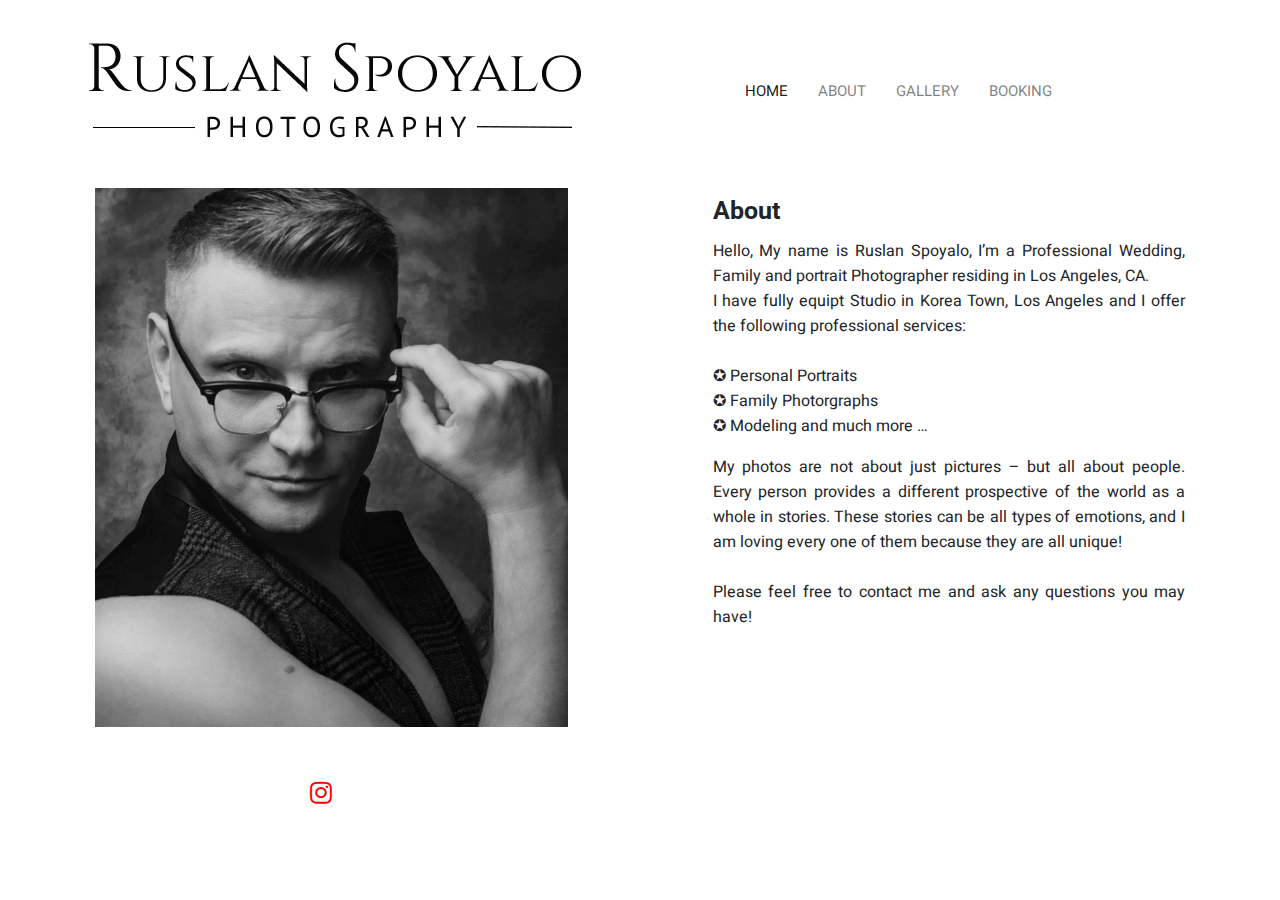
==== about.html @ 1b8a6cfb "updated logo to image, changed positioning of insta" ====
<!DOCTYPE html>
<html lang="en">
<head>
<meta charset="UTF-8">
<meta name="viewport" content="width=device-width, initial-scale=1.0">
<meta http-equiv="X-UA-Compatible" content="ie=edge">
<link rel="stylesheet" href="https://cdnjs.cloudflare.com/ajax/libs/twitter-bootstrap/4.3.1/css/bootstrap.min.css">
<link rel="stylesheet" href="https://cdnjs.cloudflare.com/ajax/libs/font-awesome/5.8.2/css/all.min.css">
<script src="https://ajax.googleapis.com/ajax/libs/jquery/3.4.1/jquery.min.js"></script>
<link href="https://fonts.googleapis.com/css?family=Cinzel&display=swap" rel="stylesheet">
<link href="https://fonts.googleapis.com/css?family=Roboto&display=swap" rel="stylesheet">
<link href="https://fonts.googleapis.com/css?family=Heebo&display=swap" rel="stylesheet">

<link rel="stylesheet" href="css/reset.css">
<link rel="stylesheet" href="css/style.css">
<title>Ruslan Spoyalo Photographer</title>
</head>
<body>
<!-- Navigation Bar -->
<div class="container contnav">
        <nav class="navbar navbar-expand-lg navbar-light">
    
        <a class="navbar-brand navbrand" href="#">
            <img id="logo" class="d-inline-block img-fluid" alt="Logo" src="images/logo.jpg">
        </a>
    
        <button class="navbar-toggler" type="button" data-toggle="collapse" 
        data-target="#navbarSupportedContent" aria-controls="navbarSupportedContent" 
        aria-expanded="false" aria-label="Toggle navigation">
        <span class="navbar-toggler-icon"></span>
        </button>
    
        <div class="collapse navbar-collapse" id="navbarSupportedContent">
        <ul class="navbar-nav ml-auto mr-auto">
        <li class="nav-item active">
        <a class="nav-link" href="index.html">HOME</a>
        </li>
        <li class="nav-item">
        <a class="nav-link" href="#">ABOUT<span class="sr-only">(current)</span></a>
        </li>
        <li class="nav-item">
        <a class="nav-link" href="#">GALLERY</a>
        </li>
    
        <li class="nav-item">
        <a class="nav-link" href="contact.html">BOOKING</a>
        </li>
        </ul>
        </nav>
    </div>
<!-- End Navigation Bar -->

<!-- Main Content -->
<div class="container">
    <div class="row">
    <div class="col-md-12">
        <div class="row">
            <div class="col-md colmd1">
            <div class="image-wrapper">
    <img class="img-fluid" src="images/ruslan.jpg" style: width="550px", height="700px">
            </div>
            </div>
            <div class="col-md-1"></div>
            
            <div class="col-md colmd1">

    <h1>About</h1>
    
    
    <br>
    <p>Hello,
        My name is Ruslan Spoyalo, I’m a Professional Wedding, Family and portrait Photographer residing in Los Angeles, CA.
        <br> 
        I have fully equipt Studio in Korea Town, Los Angeles and I offer the following professional services:
        <br>
        <br>
         
        <p>&#10026 Personal Portraits</p>
        <p>&#10026 Family Photorgraphs</p>
        <p>&#10026 Modeling and much more …</p>
        
        </p>    
   
    <br>
    <p>My photos are not about just pictures – but all about people. Every person provides a different prospective of the world as a whole in stories. These stories can be all types of emotions, and I am loving every one of them because they are all unique!
    <br>
    <br>     
    Please feel free to contact me and ask any questions you may have!</p>    
            </div>
        </div>
    </div>
    </div>
</div>


<!-- End main content -->

<footer>
    
    <div class="footer">
    <!-- <a href="https://twitter.com" target="new" class="fab fa-twitter"></a>
    <a href="http://facebook.com" target="new" class="fab fa-facebook fa-3x"></a>
    <a href="https://www.linkedin.com" target="new" class="fab fa-linkedin fa-3x"></a> -->
    <a href="http://instagram.com" class="fab fa-instagram fa-3x"></a>
    <!-- <div class="info-box">
    <div class="footnote">RUSLAN SPOYALO <span class="highlight">©2019</span></div>
    </div> -->
    </div>  
    
</footer>    

</div>

</div>





    
<script>

$(document).ready(function(){
$('#recipeCarousel').carousel({
  interval: 5000
})

$('.carousel .carousel-item').each(function(){
    var minPerSlide = 3;
    var next = $(this).next();
    if (!next.length) {
    next = $(this).siblings(':first');
    }
    next.children(':first-child').clone().appendTo($(this));
    
    for (var i=0;i<minPerSlide;i++) {
        next=next.next();
        if (!next.length) {
        	next = $(this).siblings(':first');
      	}
        
          next.children(':first-child').clone().appendTo($(this));
      }
    });
});


</script>     





<script src="javascript/main.js"></script>    
<script src="https://cdnjs.cloudflare.com/ajax/libs/jquery/3.4.1/jquery.slim.min.js"></script>
<script src="https://cdnjs.cloudflare.com/ajax/libs/popper.js/1.15.0/umd/popper.min.js"></script>
<script src="https://cdnjs.cloudflare.com/ajax/libs/twitter-bootstrap/4.3.1/js/bootstrap.min.js"></script>
</body>
</html>
---- css/style.css ----
body {
    background-color: #ffffff;
}
h1 {
    font-family: 'Roboto', sans-serif;
    font-size: 25px;
    font-weight: bold;
    padding-top: 10px;
    
}
h3 {
    font-family: 'Cinzel', serif;
    font-size: 25px;
}
h2 {font-family: 'Cinzel', serif;
    font-size: 50%;}
p { 
    font-family: 'Heebo', sans-serif;
    text-align: justify;
    line-height: 25px;
}
li {font-family: 'Heebo', sans-serif;
    text-align: justify;
    line-height: 25px;
}
/* Main Styles */
.fluid {
    padding: 0px;
}
.contnav {
    padding-top: 2%;
    padding-bottom: 30px;
    padding-left: 0px;
    padding-right: 0px;
    text-align: center;
}

.colmd1 {
    margin-left: 10px;
    margin-right: 10px;
}
.colmd12 {
    margin-left: 21%;
}
.col-sm {
    padding: 0px;
}
.mx-left {
    border-radius: 10px 0px 10px 0px;
    -webkit-border-radius: 10px 0px 10px 0px;
    -moz-border-radius: 10px 0px 10px 0px;
    -ms-border-radius: 10px 0px 10px 0px;
    -o-border-radius: 10px 0px 10px 0px;
}
.form {
    font-family: 'Heebo', sans-serif;
    text-align: justify;
    line-height: 35px;
}
.lable {
    padding: 0px 0px 5px 5px;
}
.lable1 {
    padding: 10px 0px 5px 5px;
}
#dropdown {
    width: 500px;
    height: 35px;
}
#dropdown option{
    width: 500px;
    height: 35px;
}
.input {
    padding-left: 10px;
    width: 100%;
    border: 1px solid darkgrey;
    border-radius: 5px;
    -webkit-border-radius: 5px;
    -moz-border-radius: 5px;
    -ms-border-radius: 5px;
    -o-border-radius: 5px;
}

.text {
    width: 100%;
    border: 1px solid darkgrey;
    border-radius: 5px;
    -webkit-border-radius: 5px;
    -moz-border-radius: 5px;
    -ms-border-radius: 5px;
    -o-border-radius: 5px;
}
.submit {
    width: 100%;
    height: 50px;
}
/* MainStyles End */
/* Carusel */
.card {
    border: none;
}
.card-body {
    padding: 0px;
}
.col-md-3 {
    padding:0;
}
/* Navigation Bar Styles */
.navbar {
    font-family: 'Roboto', sans-serif;
    font-size: 15px;
    margin: auto;
    
}
.navbar-light .navbar-toggler {
    margin-left: 42%;
    border: 1px solid black;
    float: left;
}
.navbar-light .navbar-nav .nav-link {
    padding: 5px 15px;
}
.navbar-light .navbar-nav .nav-link:hover {
    color: red;
}

.nav-item {
    text-align: center;
}
/* Navbar styles end */
/* Carousel Items */
.carousel-inner .carousel-item.active,
.carousel-inner .carousel-item-next,
.carousel-inner .carousel-item-prev {
    display: flex;
}
.carousel-inner .carousel-item-right,
.carousel-inner .carousel-item-left{
  transform: translateX(0);
  -webkit-transform: translateX(0);
  -moz-transform: translateX(0);
  -ms-transform: translateX(0);
  -o-transform: translateX(0);
}


/* End Carousel Items */
.fa-chevron-left {
    padding-left: 30px;
    font-size: 50px;
    background-color: black;
    opacity: 0.5;
   
}
.fa-chevron-right {
    padding-right: 30px;
    font-size: 50px;
    background-color: black;
    opacity: 0.5;
   
}
.mobilescreen{
    display: none;
}
@media (max-width: 1200px) {
    /* .carousel-inner .carousel-item > div {
        display: none;
    } */
    
    .carousel-inner .carousel-item > div:first-child {
        display: flex;
    }
    
    h3 {
        font-family: 'Cinzel', serif;
        font-size: 22px;
    }
    .navbrand {
        font-family: 'Cinzel', serif;
        font-size: 200%;
        padding: 0px 0px 10px 0px;
        margin-left: 17%; 
    }
    .carousel-inner .carousel-item-right.active,
    .carousel-inner .carousel-item-next {
      transform: translateX(25%);
      -webkit-transform: translateX(25%);
      -moz-transform: translateX(25%);
      -ms-transform: translateX(25%);
      -o-transform: translateX(25%);
}
.mobilescreen{
    display: none;
}
}
/* display 3 */
@media (max-width: 850px) {
    
    .carousel-inner .carousel-item-right.active,
    .carousel-inner .carousel-item-next {
      transform: translateX(25%);
      -webkit-transform: translateX(25%);
      -moz-transform: translateX(25%);
      -ms-transform: translateX(25%);
      -o-transform: translateX(25%);
}
    
    .carousel-inner .carousel-item-left.active, 
    .carousel-inner .carousel-item-prev {
      transform: translateX(-25%);
      -webkit-transform: translateX(-25%);
      -moz-transform: translateX(-25%);
      -ms-transform: translateX(-25%);
      -o-transform: translateX(-25%);
}
.navbrand {
    font-family: 'Cinzel', serif;
    font-size: 200%;
    padding: 0px 0px 10px 0px;
    margin-left: 25%;
}

.navbar-light .navbar-toggler {
    margin-left: 45%;
    border: 1px solid black;
    float: left;
}

.fullscreen {
    display: none;
  }
  /* displaying mobilescreen in mobile */
  .mobilescreen {
      display: unset;
  }
  .col-md-12 {
    padding: 0px 0px 0px 0px;
}

}
@media (max-width: 650px) {
    .carousel-inner .carousel-item.active,
    .carousel-inner .carousel-item-next,
    .carousel-inner .carousel-item-prev {
        display: inline;
    }
h3 {
    font-family: 'Cinzel', serif;
    font-size: 22px;
}

.mobilescreen{
    display:none;
}
}
@media only screen and (max-width: 450px) {
   /* hiding  fullscreen div in mobile */
    .fullscreen {
      display: none;
    }
    /* displaying mobilescreen in mobile */
    .mobilescreen {
        display: unset;
    }
    .col-md-12 {
        padding: 0px 0px 0px 0px;
    }
    .navbrand {
        font-family: 'Cinzel', serif;
        font-size: 210%; 
        padding: 0px 0px 8px 0px;
        margin-left: 15%;
    }
    .colmd12 {
        margin-left: 10%;
    }
    .navbar-light .navbar-toggler {
        margin-left: 43%;
        border: 1px solid black;
        float: left;
    }
    .navbrand {
        padding: 0px 0px 10px 0px;
        margin-left: 10%;       
    }
  }
/* Footer Items */
.fab {
    font-size: 25px;
    color:red;
    padding: 0px 10px 0px 10px;
    
}
.fab:hover {
    text-decoration: none;
    color: blueviolet;
}
.footer {
    padding-top: 50px;
    margin-left: 300px;
    text-align: left;
}
.info-box {
    padding-top: 20px;
    font-family: Verdana, Geneva, Tahoma, sans-serif;
    font-size: 10px;
}
 
.carousel-inner .carousel-item-right.active,
.carousel-inner .carousel-item-next {
  transform: translateX(33.333%);
  -webkit-transform: translateX(33.333%);
  -moz-transform: translateX(33.333%);
  -ms-transform: translateX(33.333%);
  -o-transform: translateX(33.333%);
}
.carousel-inner .carousel-item-left.active, 
.carousel-inner .carousel-item-prev {
  transform: translateX(-33.333%);
}
.carousel-inner .carousel-item-right,
.carousel-inner .carousel-item-left{ 
transform: translateX(0);
}
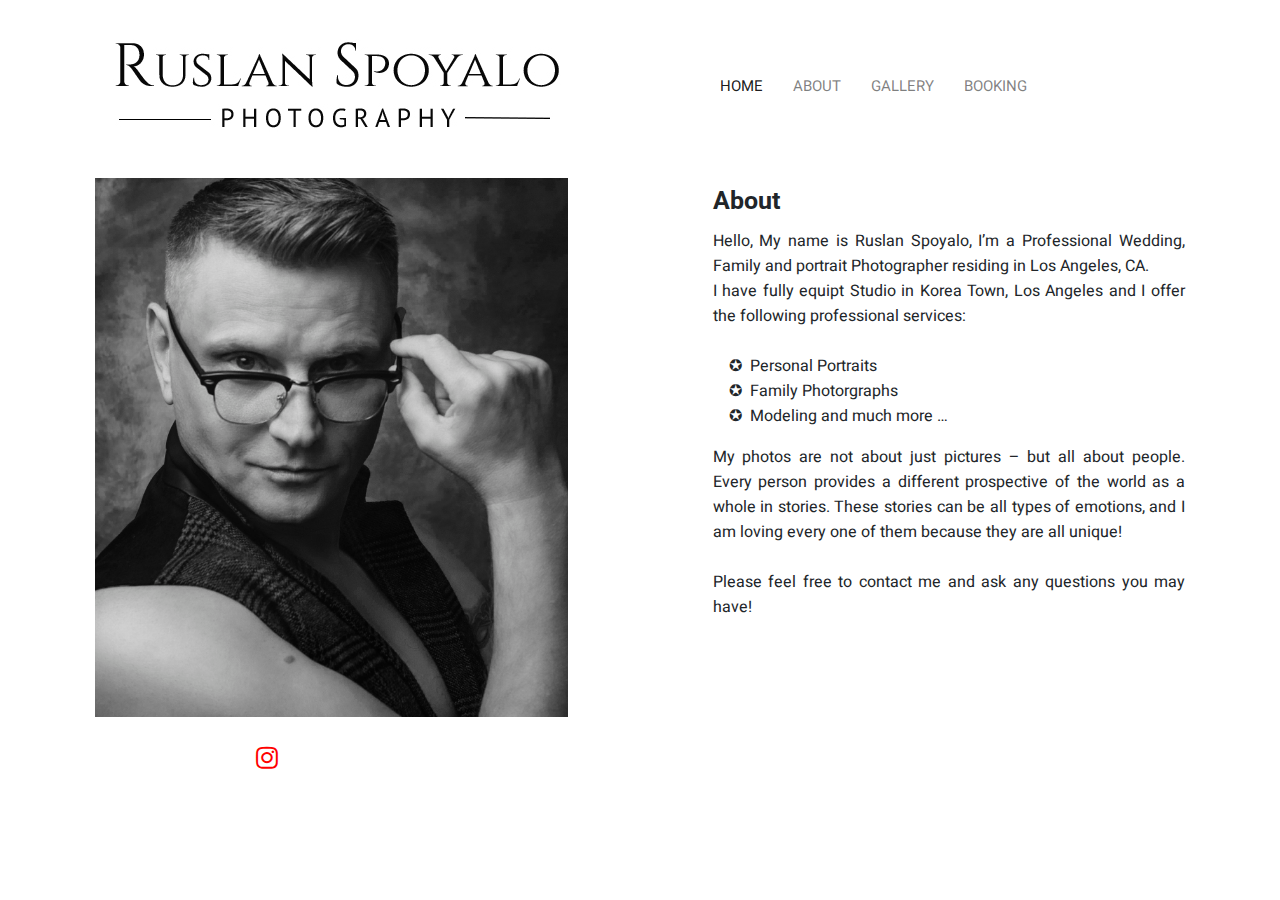
==== commit fd0ebbb2: "Final changes made" ====
--- a/about.html
+++ b/about.html
@@ -6,6 +6,7 @@
 <meta http-equiv="X-UA-Compatible" content="ie=edge">
 <link rel="stylesheet" href="https://cdnjs.cloudflare.com/ajax/libs/twitter-bootstrap/4.3.1/css/bootstrap.min.css">
 <link rel="stylesheet" href="https://cdnjs.cloudflare.com/ajax/libs/font-awesome/5.8.2/css/all.min.css">
+<link rel="stylesheet" href="https://cdnjs.cloudflare.com/ajax/libs/animate.css/3.7.2/animate.min.css">
 <script src="https://ajax.googleapis.com/ajax/libs/jquery/3.4.1/jquery.min.js"></script>
 <link href="https://fonts.googleapis.com/css?family=Cinzel&display=swap" rel="stylesheet">
 <link href="https://fonts.googleapis.com/css?family=Roboto&display=swap" rel="stylesheet">
@@ -17,10 +18,10 @@
 </head>
 <body>
 <!-- Navigation Bar -->
-<div class="container contnav">
+<div class="container contnav animated fadeInDown">
         <nav class="navbar navbar-expand-lg navbar-light">
     
-        <a class="navbar-brand navbrand" href="#">
+        <a class="navbar-brand navbrand" href="index.html">
             <img id="logo" class="d-inline-block img-fluid" alt="Logo" src="images/logo.jpg">
         </a>
     
@@ -51,7 +52,7 @@
 <!-- End Navigation Bar -->
 
 <!-- Main Content -->
-<div class="container">
+<div class="container animated fadeInUp">
     <div class="row">
     <div class="col-md-12">
         <div class="row">
@@ -75,9 +76,9 @@
         <br>
         <br>
          
-        <p>&#10026 Personal Portraits</p>
-        <p>&#10026 Family Photorgraphs</p>
-        <p>&#10026 Modeling and much more …</p>
+        <p>&NonBreakingSpace; &NonBreakingSpace; &#10026 &nbspPersonal Portraits</p>
+        <p>&NonBreakingSpace; &NonBreakingSpace; &#10026 &nbspFamily Photorgraphs</p>
+        <p>&NonBreakingSpace; &NonBreakingSpace; &#10026 &nbspModeling and much more …</p>
         
         </p>    
    
@@ -101,7 +102,7 @@
     <!-- <a href="https://twitter.com" target="new" class="fab fa-twitter"></a>
     <a href="http://facebook.com" target="new" class="fab fa-facebook fa-3x"></a>
     <a href="https://www.linkedin.com" target="new" class="fab fa-linkedin fa-3x"></a> -->
-    <a href="http://instagram.com" class="fab fa-instagram fa-3x"></a>
+    <a href="http://instagram.com" class="fab fa-instagram fa-3x" target="new"></a>
     <!-- <div class="info-box">
     <div class="footnote">RUSLAN SPOYALO <span class="highlight">©2019</span></div>
     </div> -->
@@ -120,30 +121,6 @@
     
 <script>
 
-$(document).ready(function(){
-$('#recipeCarousel').carousel({
-  interval: 5000
-})
-
-$('.carousel .carousel-item').each(function(){
-    var minPerSlide = 3;
-    var next = $(this).next();
-    if (!next.length) {
-    next = $(this).siblings(':first');
-    }
-    next.children(':first-child').clone().appendTo($(this));
-    
-    for (var i=0;i<minPerSlide;i++) {
-        next=next.next();
-        if (!next.length) {
-        	next = $(this).siblings(':first');
-      	}
-        
-          next.children(':first-child').clone().appendTo($(this));
-      }
-    });
-});
-
 
 </script>     
 
--- a/css/style.css
+++ b/css/style.css
@@ -1,6 +1,7 @@
 body {
     background-color: #ffffff;
 }
+
 h1 {
     font-family: 'Roboto', sans-serif;
     font-size: 25px;
@@ -8,22 +9,29 @@
     padding-top: 10px;
     
 }
+
 h3 {
     font-family: 'Cinzel', serif;
     font-size: 25px;
 }
+
 h2 {font-family: 'Cinzel', serif;
-    font-size: 50%;}
+    font-size: 50%;
+}
+
 p { 
     font-family: 'Heebo', sans-serif;
     text-align: justify;
     line-height: 25px;
 }
+
 li {font-family: 'Heebo', sans-serif;
     text-align: justify;
     line-height: 25px;
 }
+
 /* Main Styles */
+
 .fluid {
     padding: 0px;
 }
@@ -41,6 +49,7 @@
 }
 .colmd12 {
     margin-left: 21%;
+    padding-top: 20px;
 }
 .col-sm {
     padding: 0px;
@@ -56,6 +65,8 @@
     font-family: 'Heebo', sans-serif;
     text-align: justify;
     line-height: 35px;
+    background-color: #ffffff;
+    padding-top: 0px;
 }
 .lable {
     padding: 0px 0px 5px 5px;
@@ -64,38 +75,59 @@
     padding: 10px 0px 5px 5px;
 }
 #dropdown {
-    width: 500px;
-    height: 35px;
+    width: 100%;
+    height: 50%;
+    border: 1px solid darkgrey;
+    background-color:#f1eeee;
 }
 #dropdown option{
-    width: 500px;
-    height: 35px;
+    width: 100%;
+    height: 50%;
+    border: 1px solid  darkgrey;
+    background-color:#f1eeee;
 }
 .input {
     padding-left: 10px;
     width: 100%;
-    border: 1px solid darkgrey;
+    border: 1px solid  darkgrey;
     border-radius: 5px;
     -webkit-border-radius: 5px;
     -moz-border-radius: 5px;
     -ms-border-radius: 5px;
     -o-border-radius: 5px;
-}
-
+    background-color:#f1eeee;
+}
 .text {
     width: 100%;
-    border: 1px solid darkgrey;
+    border: 1px solid  darkgrey;
     border-radius: 5px;
     -webkit-border-radius: 5px;
     -moz-border-radius: 5px;
     -ms-border-radius: 5px;
     -o-border-radius: 5px;
+    background-color:#f1eeee;
 }
 .submit {
     width: 100%;
     height: 50px;
-}
+    background-color: #444242;
+    border: #444242;
+}
+.submit:hover {
+    width: 100%;
+    height: 50px;
+    background-color: #c1bfbf;
+    border: #c1bfbf;
+    color: black;
+    transition: 1s;
+    -webkit-transition: 1s;
+    -moz-transition: 1s;
+    -ms-transition: 1s;
+    -o-transition: 1s;
+}
+
 /* MainStyles End */
+
 /* Carusel */
 .card {
     border: none;
@@ -110,8 +142,7 @@
 .navbar {
     font-family: 'Roboto', sans-serif;
     font-size: 15px;
-    margin: auto;
-    
+    margin: auto;  
 }
 .navbar-light .navbar-toggler {
     margin-left: 42%;
@@ -124,45 +155,78 @@
 .navbar-light .navbar-nav .nav-link:hover {
     color: red;
 }
-
+#logo {
+    margin-left: 6%;
+}
 .nav-item {
     text-align: center;
 }
 /* Navbar styles end */
+
 /* Carousel Items */
 .carousel-inner .carousel-item.active,
 .carousel-inner .carousel-item-next,
 .carousel-inner .carousel-item-prev {
     display: flex;
 }
+
+.carousel-inner .carousel-item-right.active,
+.carousel-inner .carousel-item-next {
+  transform: translateX(25%);
+  -webkit-transform: translateX(25%);
+  -moz-transform: translateX(25%);
+  -ms-transform: translateX(25%);
+  -o-transform: translateX(25%);
+}
+
+.carousel-inner .carousel-item-left.active, 
+.carousel-inner .carousel-item-prev {
+  transform: translateX(-25%);
+  -webkit-transform: translateX(-25%);
+  -moz-transform: translateX(-25%);
+  -ms-transform: translateX(-25%);
+  -o-transform: translateX(-25%);
+}
+
 .carousel-inner .carousel-item-right,
 .carousel-inner .carousel-item-left{
-  transform: translateX(0);
-  -webkit-transform: translateX(0);
-  -moz-transform: translateX(0);
-  -ms-transform: translateX(0);
-  -o-transform: translateX(0);
-}
-
+    transform: translateX(0);
+    -webkit-transform: translateX(0);
+    -moz-transform: translateX(0);
+    -ms-transform: translateX(0);
+    -o-transform: translateX(0);
+}
 
 /* End Carousel Items */
-.fa-chevron-left {
-    padding-left: 30px;
-    font-size: 50px;
-    background-color: black;
+
+
+.chevron {
+    padding-left: 10px;
+    background-color: white;
     opacity: 0.5;
-   
-}
-.fa-chevron-right {
-    padding-right: 30px;
-    font-size: 50px;
-    background-color: black;
-    opacity: 0.5;
-   
-}
+}
+
 .mobilescreen{
     display: none;
 }
+/* Footer Items */
+.fab {
+    font-size: 25px;
+    color:red;
+}
+.fab:hover {
+    text-decoration: none;
+    color: blueviolet;
+}
+.footer {
+    padding-top: 2%;
+    padding-bottom: 50px;
+    margin-left: 20%;
+    text-align: left;
+}
+
+
+
 @media (max-width: 1200px) {
     /* .carousel-inner .carousel-item > div {
         display: none;
@@ -171,14 +235,12 @@
     .carousel-inner .carousel-item > div:first-child {
         display: flex;
     }
-    
+
     h3 {
         font-family: 'Cinzel', serif;
         font-size: 22px;
     }
     .navbrand {
-        font-family: 'Cinzel', serif;
-        font-size: 200%;
         padding: 0px 0px 10px 0px;
         margin-left: 17%; 
     }
@@ -189,10 +251,11 @@
       -moz-transform: translateX(25%);
       -ms-transform: translateX(25%);
       -o-transform: translateX(25%);
-}
-.mobilescreen{
+    }
+    .mobilescreen{
     display: none;
-}
+    }
+    
 }
 /* display 3 */
 @media (max-width: 850px) {
@@ -204,7 +267,7 @@
       -moz-transform: translateX(25%);
       -ms-transform: translateX(25%);
       -o-transform: translateX(25%);
-}
+    }
     
     .carousel-inner .carousel-item-left.active, 
     .carousel-inner .carousel-item-prev {
@@ -213,30 +276,28 @@
       -moz-transform: translateX(-25%);
       -ms-transform: translateX(-25%);
       -o-transform: translateX(-25%);
-}
-.navbrand {
-    font-family: 'Cinzel', serif;
-    font-size: 200%;
-    padding: 0px 0px 10px 0px;
-    margin-left: 25%;
-}
-
-.navbar-light .navbar-toggler {
+    }
+   
+    .navbar-light .navbar-toggler {
     margin-left: 45%;
     border: 1px solid black;
     float: left;
-}
-
-.fullscreen {
+    }
+
+    .fullscreen {
     display: none;
-  }
-  /* displaying mobilescreen in mobile */
-  .mobilescreen {
+    }
+    /* displaying mobilescreen in mobile */
+    .mobilescreen {
       display: unset;
-  }
-  .col-md-12 {
+    }
+    .col-md-12 {
     padding: 0px 0px 0px 0px;
-}
+
+    }
+    #logo {
+        margin-left: 0px;
+    }
 
 }
 @media (max-width: 650px) {
@@ -245,15 +306,19 @@
     .carousel-inner .carousel-item-prev {
         display: inline;
     }
-h3 {
+    h3 {
     font-family: 'Cinzel', serif;
     font-size: 22px;
-}
-
-.mobilescreen{
+    }
+
+    .mobilescreen{
     display:none;
-}
-}
+    }
+    #logo {
+        margin-left: 0px;
+    }
+}
+
 @media only screen and (max-width: 450px) {
    /* hiding  fullscreen div in mobile */
     .fullscreen {
@@ -263,9 +328,9 @@
     .mobilescreen {
         display: unset;
     }
-    .col-md-12 {
+    /* .col-md-12 {
         padding: 0px 0px 0px 0px;
-    }
+    } */
     .navbrand {
         font-family: 'Cinzel', serif;
         font-size: 210%; 
@@ -284,44 +349,13 @@
         padding: 0px 0px 10px 0px;
         margin-left: 10%;       
     }
-  }
-/* Footer Items */
-.fab {
-    font-size: 25px;
-    color:red;
-    padding: 0px 10px 0px 10px;
-    
-}
-.fab:hover {
-    text-decoration: none;
-    color: blueviolet;
-}
-.footer {
-    padding-top: 50px;
-    margin-left: 300px;
-    text-align: left;
-}
-.info-box {
-    padding-top: 20px;
-    font-family: Verdana, Geneva, Tahoma, sans-serif;
-    font-size: 10px;
-}
+    #logo {
+        margin-left: 0px;
+    }
+    
+}
+
  
-.carousel-inner .carousel-item-right.active,
-.carousel-inner .carousel-item-next {
-  transform: translateX(33.333%);
-  -webkit-transform: translateX(33.333%);
-  -moz-transform: translateX(33.333%);
-  -ms-transform: translateX(33.333%);
-  -o-transform: translateX(33.333%);
-}
-.carousel-inner .carousel-item-left.active, 
-.carousel-inner .carousel-item-prev {
-  transform: translateX(-33.333%);
-}
-.carousel-inner .carousel-item-right,
-.carousel-inner .carousel-item-left{ 
-transform: translateX(0);
-}
-
-
+
+
+
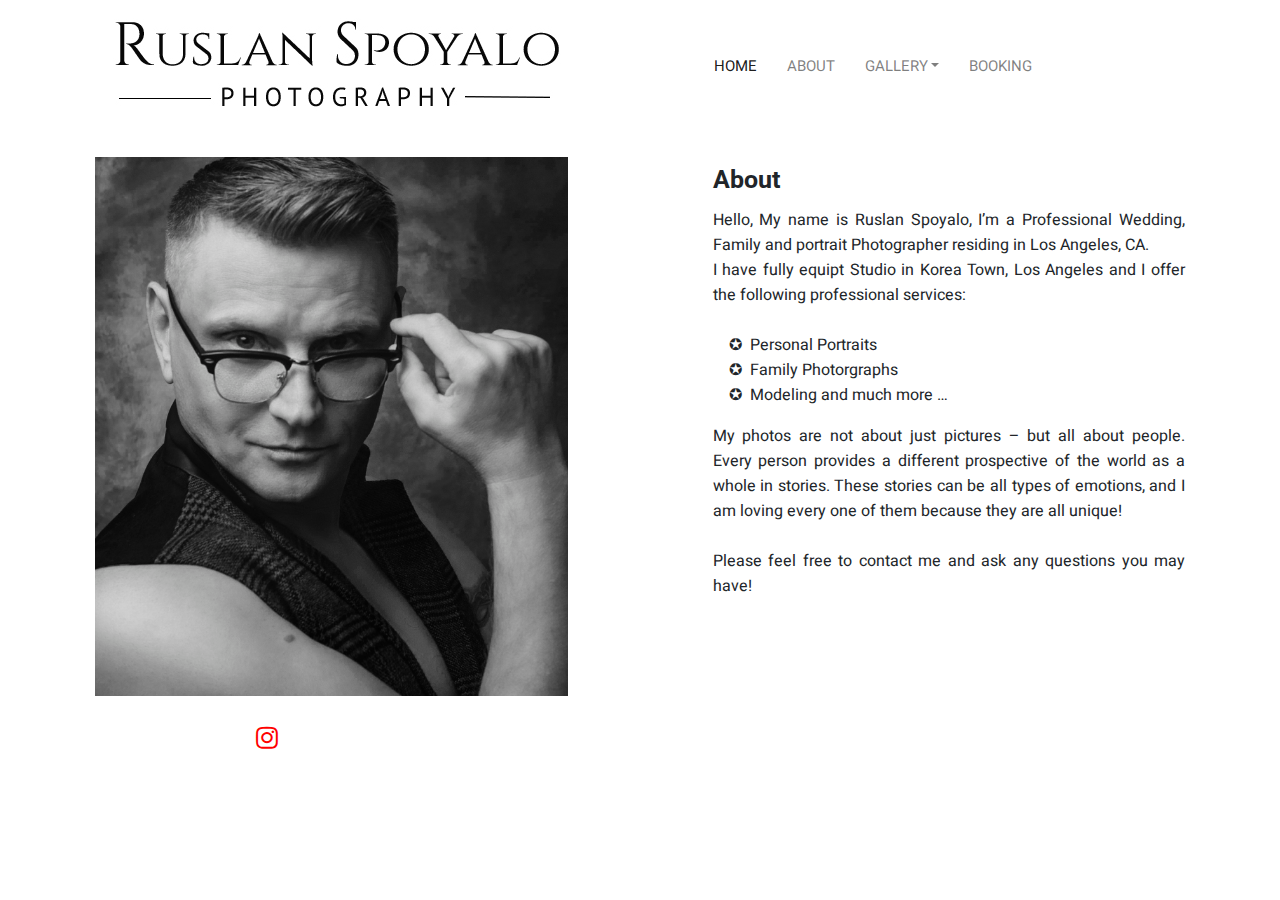
==== commit 2a15a594: "new carousel and wedding pictures added" ====
--- a/about.html
+++ b/about.html
@@ -39,8 +39,16 @@
         <li class="nav-item">
         <a class="nav-link" href="#">ABOUT<span class="sr-only">(current)</span></a>
         </li>
-        <li class="nav-item">
-        <a class="nav-link" href="#">GALLERY</a>
+        <li class="nav-item dropdown">
+            <a class="nav-link dropdown-toggle" href="gallery.html" id="navbarDropdownMenuLink" 
+            data-toggle="dropdown" aria-haspopup="true" aria-expanded="false">GALLERY</a>
+            <div class="dropdown-menu" aria-labelledby="navbarDropdownMenuLink">
+            <a class="dropdown-item" href="gallery.html">Main</a>
+            <a class="dropdown-item" href="wedding.html">Weddings</a>
+            <a class="dropdown-item" href="portrait.html">Portraits</a>
+            <a class="dropdown-item" href="commercial.html">Commercial</a>
+            
+        </div>
         </li>
     
         <li class="nav-item">
--- a/css/style.css
+++ b/css/style.css
@@ -34,13 +34,16 @@
 
 .fluid {
     padding: 0px;
+    
 }
 .contnav {
-    padding-top: 2%;
+    padding-top: 5px;
     padding-bottom: 30px;
     padding-left: 0px;
     padding-right: 0px;
     text-align: center;
+    position: relative;
+    z-index: 1000;
 }
 
 .colmd1 {
@@ -125,6 +128,9 @@
     -ms-transition: 1s;
     -o-transition: 1s;
 }
+.contgal {
+    margin-top: -50px;
+}
 
 /* MainStyles End */
 
@@ -142,7 +148,8 @@
 .navbar {
     font-family: 'Roboto', sans-serif;
     font-size: 15px;
-    margin: auto;  
+    margin: auto; 
+    
 }
 .navbar-light .navbar-toggler {
     margin-left: 42%;
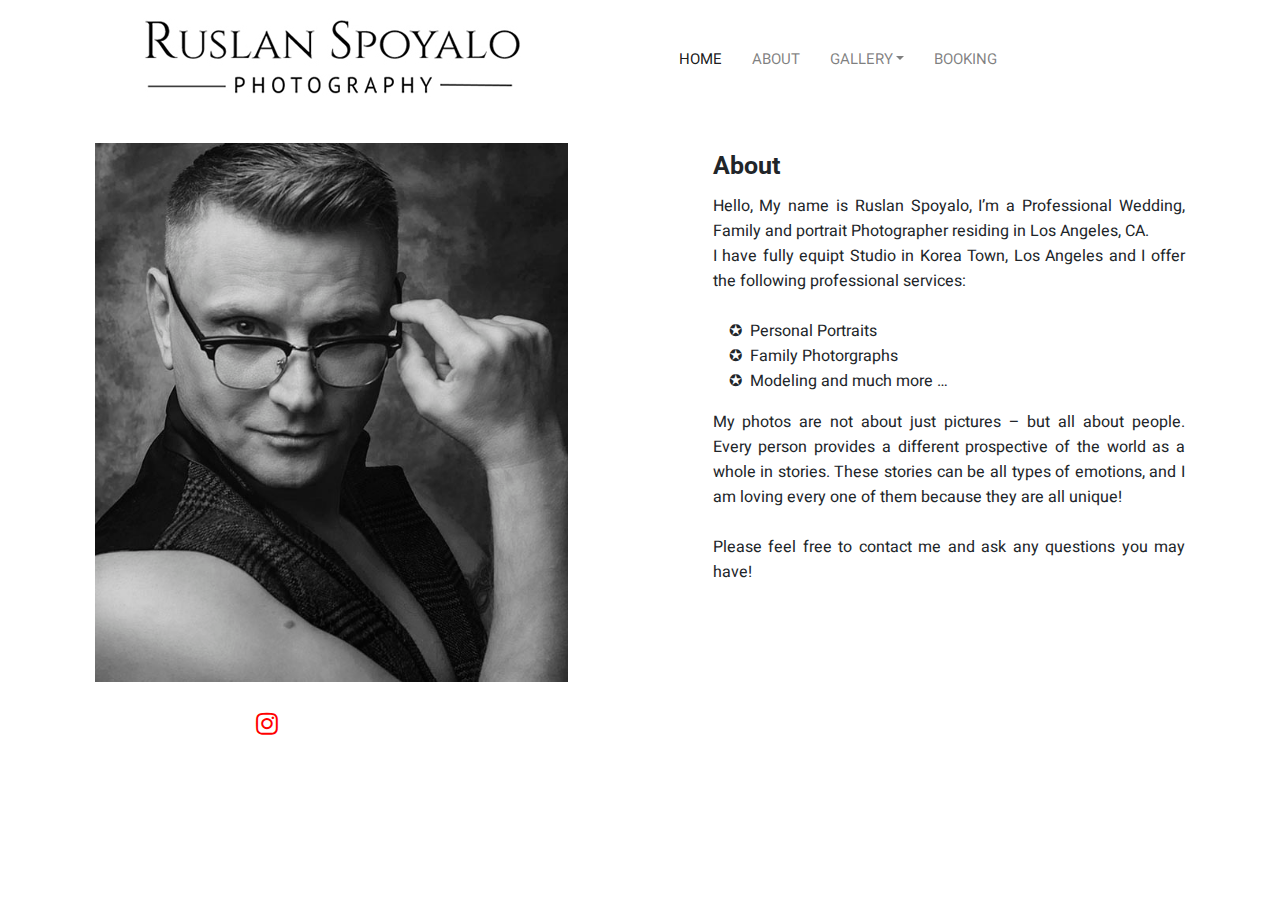
==== commit 4735ea28: "menu fixed for mobile" ====
--- a/about.html
+++ b/about.html
@@ -40,10 +40,10 @@
         <a class="nav-link" href="#">ABOUT<span class="sr-only">(current)</span></a>
         </li>
         <li class="nav-item dropdown">
-            <a class="nav-link dropdown-toggle" href="gallery.html" id="navbarDropdownMenuLink" 
+            <a href="#" class="nav-link dropdown-toggle" id="navbarDropdownMenuLink" 
             data-toggle="dropdown" aria-haspopup="true" aria-expanded="false">GALLERY</a>
             <div class="dropdown-menu" aria-labelledby="navbarDropdownMenuLink">
-            <a class="dropdown-item" href="gallery.html">Main</a>
+          
             <a class="dropdown-item" href="wedding.html">Weddings</a>
             <a class="dropdown-item" href="portrait.html">Portraits</a>
             <a class="dropdown-item" href="commercial.html">Commercial</a>
@@ -110,7 +110,7 @@
     <!-- <a href="https://twitter.com" target="new" class="fab fa-twitter"></a>
     <a href="http://facebook.com" target="new" class="fab fa-facebook fa-3x"></a>
     <a href="https://www.linkedin.com" target="new" class="fab fa-linkedin fa-3x"></a> -->
-    <a href="http://instagram.com" class="fab fa-instagram fa-3x" target="new"></a>
+    <a href="https://www.instagram.com/ruslan_spoyalo/?hl=en" class="fab fa-instagram fa-3x" target="new"></a>
     <!-- <div class="info-box">
     <div class="footnote">RUSLAN SPOYALO <span class="highlight">©2019</span></div>
     </div> -->
--- a/css/style.css
+++ b/css/style.css
@@ -90,6 +90,7 @@
     background-color:#f1eeee;
 }
 .input {
+    font-family: 'Heebo', sans-serif;
     padding-left: 10px;
     width: 100%;
     border: 1px solid  darkgrey;
@@ -163,7 +164,7 @@
     color: red;
 }
 #logo {
-    margin-left: 6%;
+    margin-left: 15%;
 }
 .nav-item {
     text-align: center;
@@ -234,15 +235,10 @@
 
 
 
-@media (max-width: 1200px) {
+@media only screen and (max-width: 1000px) {
     /* .carousel-inner .carousel-item > div {
         display: none;
     } */
-    
-    .carousel-inner .carousel-item > div:first-child {
-        display: flex;
-    }
-
     h3 {
         font-family: 'Cinzel', serif;
         font-size: 22px;
@@ -251,39 +247,18 @@
         padding: 0px 0px 10px 0px;
         margin-left: 17%; 
     }
-    .carousel-inner .carousel-item-right.active,
-    .carousel-inner .carousel-item-next {
-      transform: translateX(25%);
-      -webkit-transform: translateX(25%);
-      -moz-transform: translateX(25%);
-      -ms-transform: translateX(25%);
-      -o-transform: translateX(25%);
-    }
-    .mobilescreen{
-    display: none;
-    }
-    
-}
+
+    .fullscreen {
+        display: none;
+    }
+    /* displaying mobilescreen in mobile */
+    .mobilescreen {
+        display: unset;
+    }
+}
+
 /* display 3 */
-@media (max-width: 850px) {
-    
-    .carousel-inner .carousel-item-right.active,
-    .carousel-inner .carousel-item-next {
-      transform: translateX(25%);
-      -webkit-transform: translateX(25%);
-      -moz-transform: translateX(25%);
-      -ms-transform: translateX(25%);
-      -o-transform: translateX(25%);
-    }
-    
-    .carousel-inner .carousel-item-left.active, 
-    .carousel-inner .carousel-item-prev {
-      transform: translateX(-25%);
-      -webkit-transform: translateX(-25%);
-      -moz-transform: translateX(-25%);
-      -ms-transform: translateX(-25%);
-      -o-transform: translateX(-25%);
-    }
+@media only screen and (max-width: 850px) {
    
     .navbar-light .navbar-toggler {
     margin-left: 45%;
@@ -298,29 +273,25 @@
     .mobilescreen {
       display: unset;
     }
-    .col-md-12 {
-    padding: 0px 0px 0px 0px;
-
-    }
     #logo {
         margin-left: 0px;
     }
-
-}
-@media (max-width: 650px) {
-    .carousel-inner .carousel-item.active,
-    .carousel-inner .carousel-item-next,
-    .carousel-inner .carousel-item-prev {
-        display: inline;
-    }
+}
+
+@media only screen and (max-width: 650px) {
+    .fullscreen {
+        display: none;
+    }
+      /* displaying mobilescreen in mobile */
+      .mobilescreen {
+          display: unset;
+    }
+    
     h3 {
     font-family: 'Cinzel', serif;
     font-size: 22px;
     }
-
-    .mobilescreen{
-    display:none;
-    }
+    
     #logo {
         margin-left: 0px;
     }
@@ -335,9 +306,9 @@
     .mobilescreen {
         display: unset;
     }
-    /* .col-md-12 {
+    .col-md-12 {
         padding: 0px 0px 0px 0px;
-    } */
+    }
     .navbrand {
         font-family: 'Cinzel', serif;
         font-size: 210%; 
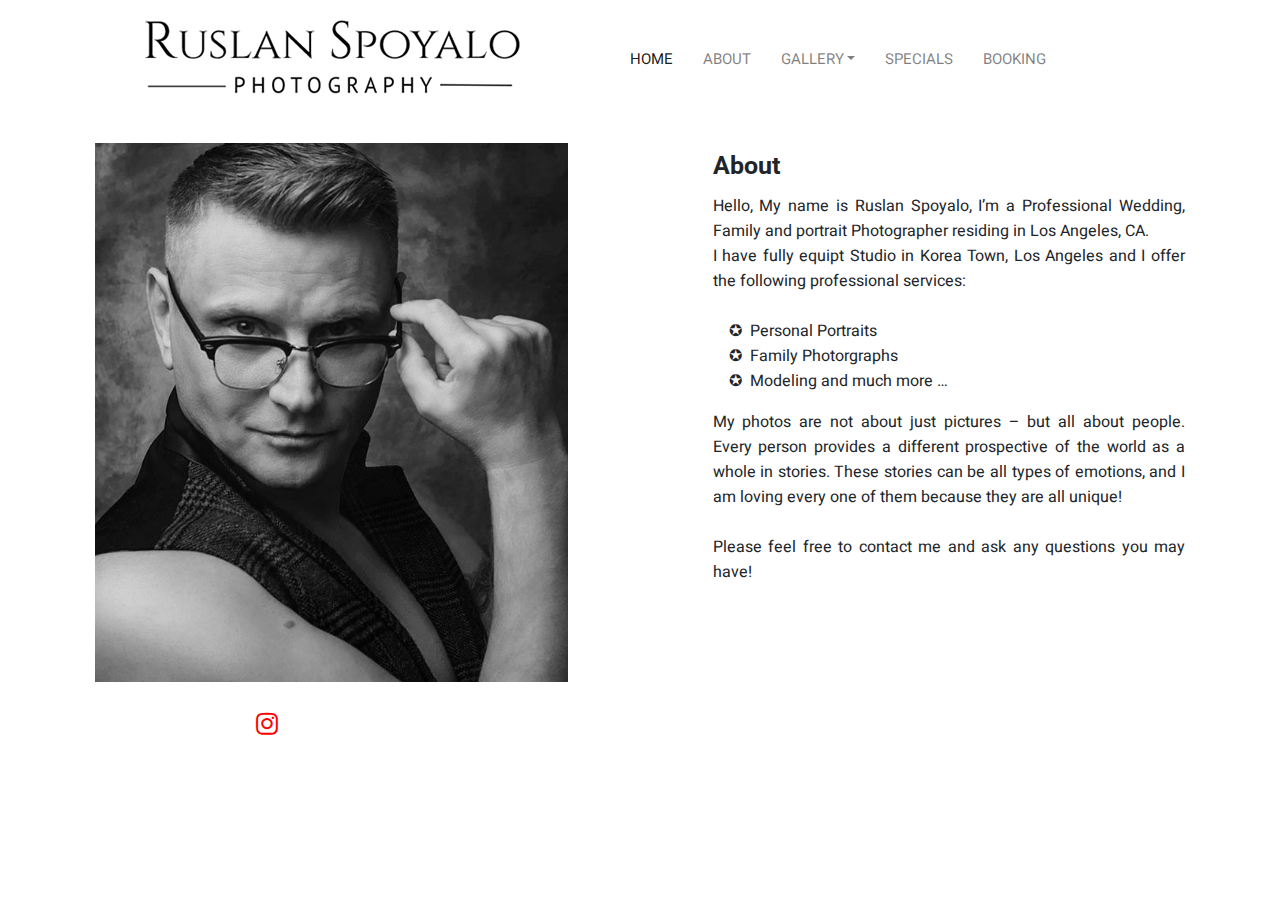
==== commit 35dcc48d: "special odders added" ====
--- a/about.html
+++ b/about.html
@@ -50,7 +50,9 @@
             
         </div>
         </li>
-    
+        <li class="nav-item">
+        <a class="nav-link" href="special.html">SPECIALS</a>
+        </li>
         <li class="nav-item">
         <a class="nav-link" href="contact.html">BOOKING</a>
         </li>
--- a/css/style.css
+++ b/css/style.css
@@ -6,17 +6,21 @@
     font-family: 'Roboto', sans-serif;
     font-size: 25px;
     font-weight: bold;
-    padding-top: 10px;
-    
+    padding-top: 10px;   
+}
+
+h2 {
+    font-family: 'Cinzel', serif;
+    font-size: 50%;
 }
 
 h3 {
     font-family: 'Cinzel', serif;
     font-size: 25px;
 }
-
-h2 {font-family: 'Cinzel', serif;
-    font-size: 50%;
+h5 {
+    font-family: 'Heebo', sans-serif;
+    font-size: 30px; 
 }
 
 p { 
@@ -25,7 +29,8 @@
     line-height: 25px;
 }
 
-li {font-family: 'Heebo', sans-serif;
+li {
+    font-family: 'Heebo', sans-serif;
     text-align: justify;
     line-height: 25px;
 }
@@ -132,11 +137,48 @@
 .contgal {
     margin-top: -50px;
 }
+.modal {
+    opacity: 0.9;
+}
+
+.modhead {
+    background-color: red;
+    color: white;
+}
+.promo {
+    background-color: red;
+    color: white;
+    font-family: 'Cinzel', serif;
+    font-size: 50px;
+    text-align: center;
+    padding: 30px;
+}
+.modal-footer {
+    text-align: center;
+}
+
+.btn {
+    font-family: 'Heebo', sans-serif;
+    font-size: 20px; 
+    width: 340px;
+    margin-top: 20px;
+    background-color: #444242;
+    border: none;
+}
+.crd {
+    border: 1px solid #444242;
+    padding: 5px;
+    margin-left: 5px;
+}
+.card-title {
+    text-align: center;
+    padding-top: 10px;
+}
 
 /* MainStyles End */
 
 /* Carusel */
-.card {
+.cd {
     border: none;
 }
 .card-body {
